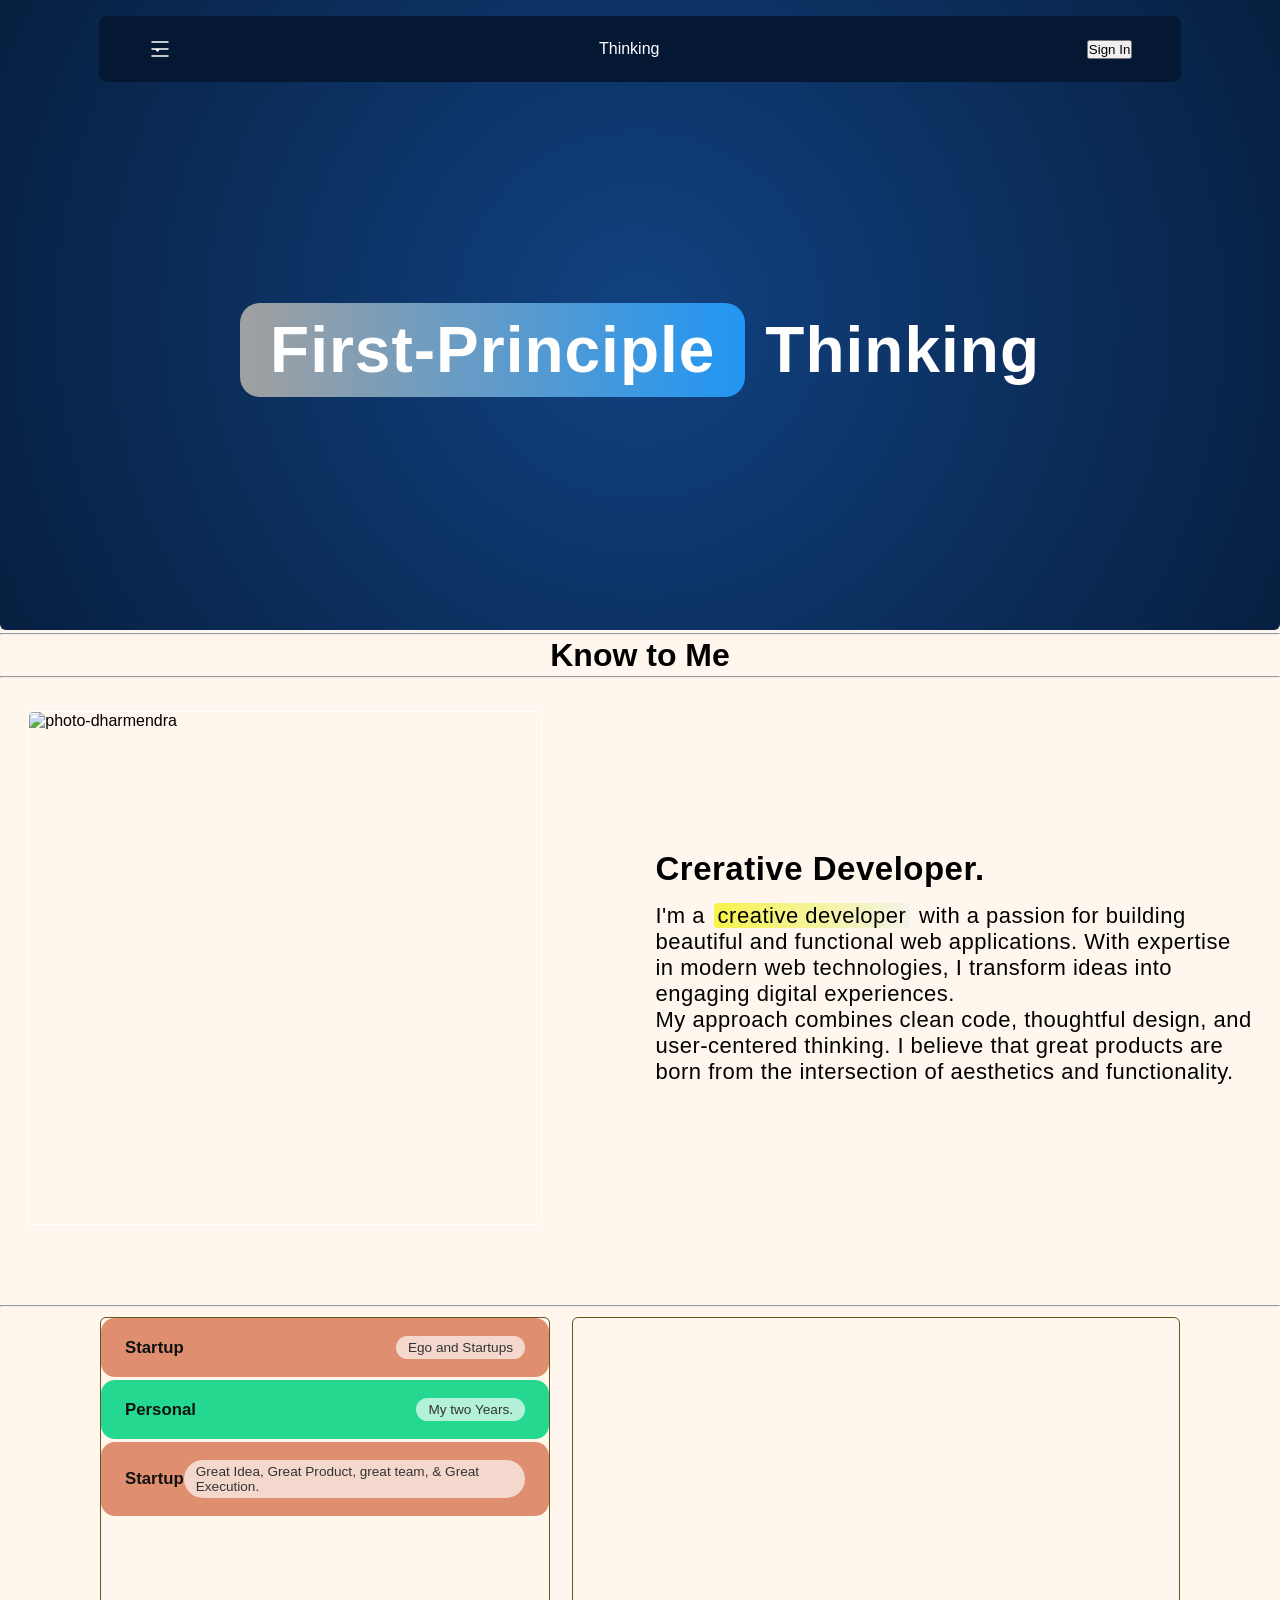
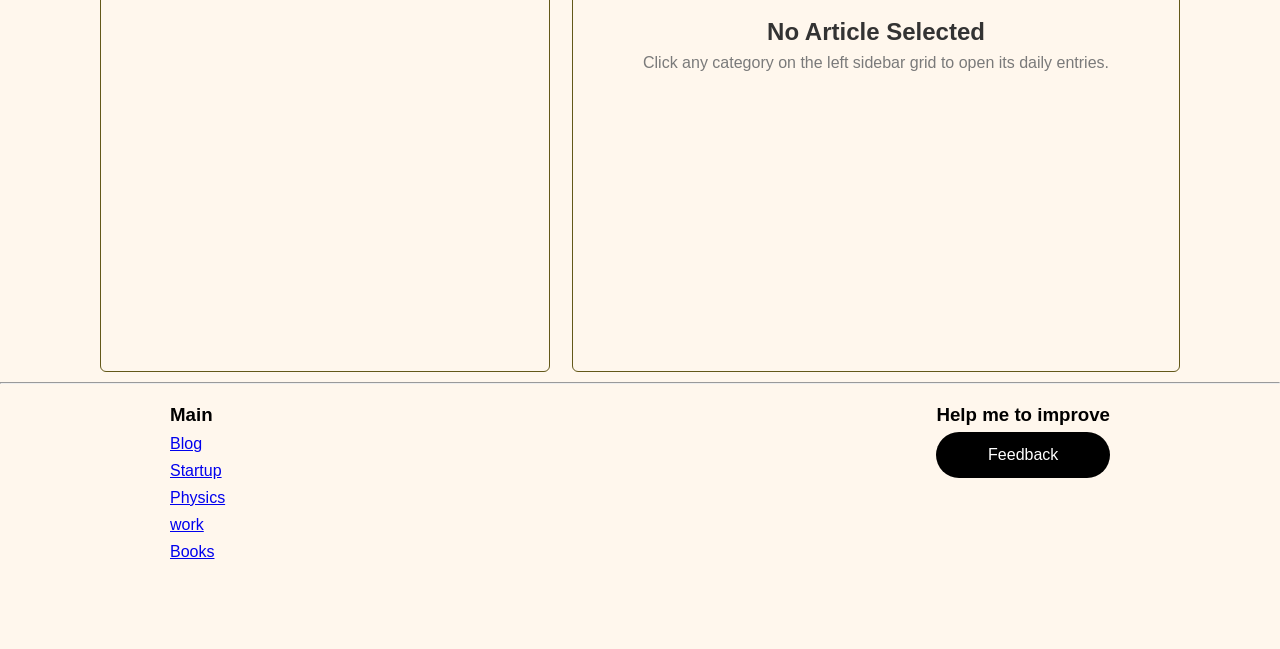
==== index.html @ 354ae5b2 "Just added another blogh file" ====
<!DOCTYPE html>
<html lang="en">

<head>
    <meta charset="UTF-8">
    <meta name="viewport" content="width=device-width, initial-scale=1.0">
    <meta name="title" content="The website of Dharmendra Pandit | Thinking ">
    <meta name="mobile-web-app-capable" content="yes">
    <meta name="author" content="Dharmendra pandit">
    <meta name="description"
        content="On Dharmendra Pandit's website he writes about the people he meets, the books he's reading, Blogs and what he's learning and working on. Come join the conversation!.He deliver diffrent courses on Startup & Physics to teach people first-principle thinking.">
    <title>Learn, First-Principle Thinking</title>
    <link rel="stylesheet" href="Style.css">
    <link rel="stylesheet" href="" class="utility.css">
    <script src="script.js"></script>
</head>

<body>

    <!-- main section is started here  -->
    <div class="main">
        <header class="headerOP">

            <img class="invert" src="menu.svg" alt="menu">

            <nav>
                <div class="logo">
                    Thinking
                </div>

            </nav>

            <button class="btn">Sign In</button>

        </header>


        <div class="container">
            <span class="highlight-box">First-Principle</span>Thinking

        </div>
        <hr>

        <h1 class="About">Know to Me</h1>

        <div class="separation"></div>

        <hr>
    </div>




    <!-- First section is started here  -->
    <section class="first-introduction ">


        <img class="imgradius" src="assets/images/dharmendra.jpg" alt="photo-dharmendra" usemap="#Qubit" width="500px"
            height="512px">
        <map name="Qubit">
            <area title="Qubit" shape="circle" coords="791,814,374" alt="Photo of dharmendra"
                href="assets/images/Quantum.jpg">
        </map>


        <div class="about-self">
            <h2>Crerative Developer.</h2>
            <p> I'm a <span id="creative">creative developer</span> with a passion for building <br>
                beautiful and functional web applications. With expertise <br>
                in modern web technologies, I transform ideas into <br>
                engaging digital experiences. <br>
                My approach combines clean code, thoughtful design, and <br>
                user-centered thinking. I believe that great products are <br>
                born from the intersection of aesthetics and functionality. </p>
        </div>


    </section>



    <hr>
    <section class="second-blogs">
        <div class="sidebar">
            <a href="blogs/Ego&Startup.html" target="blog-display" class="category-btn palette-startup"
                onclick="openBlog()">
                <span>Startup</span>
                <span class="badge">Ego and Startups</span>
            </a>



            <a href="blogs/my2year.html" target="blog-display" class="category-btn palette-Personal"
                onclick="openBlog()">
                <span>Personal</span>
                <span class="badge">My two Years.</span>
            </a>

            <a href="blogs/great-idea,greate-product,greateteam&greatexecution.html" target="blog-display"
                class="category-btn palette-startup" onclick="openBlog()">
                <span>Startup</span>
                <span class="badge">Great Idea, Great Product, great team, & Great Execution.</span>
            </a>



        </div>
        <div class="content-viewer">
            <div id="placeholder-text" class="viewer-placeholder">
                <h2>No Article Selected</h2>
                <p>Click any category on the left sidebar grid to open its daily entries.</p>
            </div>

            <iframe id="blog-frame" name="blog-display"></iframe>




        </div>


    </section>


    <!-- Footer started header -->
    <hr>
    <footer class="footer">


        <ul>
            <h3>Main</h3>
            <li> <a href="/Blogs">Blog</a></li>

            <li><a href="/Startup">Startup</a></li>

            <li><a href="Physics">Physics</a></li>

            <li><a href="work">work</a></li>

            <li><a href="Books">Books</a></li>
        </ul>


        <div class="input-box">
            <H3>Help me to improve</H3>
            <botton class="botton">Feedback </botton>

        </div>


    </footer>


</body>

</html>
---- Style.css ----
* {
    padding: 0;
    margin: 0;
    font-family: 'Poppins', sans-serif;
}

body {
    background-color: oklch(98% .016 73.684);
}

/* main section styles  */
.main {
    background: radial-gradient(circle at center, #114281 0%, #051833 100%);
    /* background-image: url(assets/Images/bg.jpg); */
    background-position: center center;
    background-size: max(1600px, 100vw);
    background-repeat: no-repeat;
    height: 70vh;
    position: relative;
    margin: 0;
    border-radius: 0 0 6px 6px;

}




/* Header is started here  */

.headerOP {
    background-color: #051833;
    color: white;
    max-width: 100vw;
    display: flex;
    justify-content: space-around;
    gap: 322px;
    align-items: center;
    height: 66px;
    margin: 0px 99px 0 99px;
    border-radius: 8px;
    position: relative;
    top: 16px;
    z-index: 100;

}


.heading img {
    width: 1px;
    height: auto;
    z-index: 10;




}

/* 
.heading img:hover{
    size: 200px;
} */




nav {
    display: block;
    color: white;
    padding: 8px 8px;
    text-decoration: none;

}


nav .logo:hover {
    color: white;
    font-weight: 900;

}






/* Container is started here  */

@import url('https://fonts.googleapis.com/css2?family=Charm:wght@400;700&family=Martel+Sans:wght@900&display=swap');

.main .container {
    /* Font styling  */
    font-family: "Martel Sans", sans-serif;
    font-weight: 900;
    font-style: normal;
    font-size: 4rem;
    color: white;
    display: flex;
    justify-content: center;
    align-items: center;
    height: 63vh;
    position: relative;
    letter-spacing: 1px;


}



.highlight-box {
    /* Layout styling */
    padding: 10px 30px;
    margin-right: 20px;
    display: inline-block;
    border-radius: 20px;
    background: linear-gradient(to right, #A0A0A0, #2196F3);


}



@media screen and (max-width: 768px) {
    .container {
        flex-direction: column;
        text-align: center;
        gap: 15px;
    }

}








/* The first-introduction section started from Here */

.first-introduction {
    display: flex;
    justify-content: space-around;
    align-items: center;
    background-size: max(1600px, 100vw);
    background-repeat: no-repeat;
    height: 75vh;

}

.first-introduction img {
    border-radius: 5px 5px 5px 5px;
    border: 1px solid rgb(255, 255, 255);
    width: 40%;

}



.About {
    display: flex;
    justify-content: center;
    align-items: center;
    margin: auto;
    place-items: center;
    padding: 2px 2px;



}

.about-self {
    letter-spacing: 0.5px;
    font-size: 22px;

}

.about-self h2 {
    margin-bottom: 15px;

}

#creative {
    border-radius: 4px;
    background: linear-gradient(to right, #f7f44b, #f3f3e9);
    margin: 2px 2px;
    padding: 0 4px;
}





/* The second Blogs-section is started here  */
.second-blogs {
    background-color: oklch(9 8%.016 73.684);
    height: 75vh;
    display: flex;
    justify-content: space-between;
    flex-direction: row;
    flex-wrap: wrap;


}


.sidebar {
    background-color: oklch(98% .016 73.684);
    width: 35%;
    margin: 10px 5px 10px 100px;
    border-radius: 6px;
    border: 1px solid rgb(99, 88, 25);
    overflow-y: auto;
    /* border-right: 1px solid var(--border-color); */
    display: grid;
    gap: 3px;
    align-content: start;


    Forces a button to span across both grid columns 
     .full-width {
        grid-column: span 2; 
    
     }


}




/* Notes Pill Button Styles */
.category-btn {
    display: flex;
    justify-content: space-between;
    align-items: center;
    padding: 18px 24px;
    border-radius: 14px;
    text-decoration: none;
    color: #111111;
    font-weight: 700;
    font-size: 1.05rem;
    border: none;
    cursor: pointer;
    transition: transform 0.2s cubic-bezier(0.16, 1, 0.3, 1), box-shadow 0.2s ease;
}




.category-btn:hover {
    transform: translateY(-2px);
    box-shadow: 0 6px 16px rgba(0, 0, 0, 0.06);
}


/* Article Count Badges */
.badge {
    background-color: rgba(255, 255, 255, 0.65);
    padding: 4px 12px;
    border-radius: 20px;
    font-size: 0.85rem;
    font-weight: 500;
    color: #333333;
}





/* All Blogs colors */
.palette-startup {
    background-color: #df8f6f;
}
.palette-Personal {
    background-color: #24d890;
}



/* Text color overrides for darker background blocks */
.palette-fiction .badge,
.palette-movies .badge {
    background-color: rgba(255, 255, 255, 0.25);
    color: #ffffff;
}








.content-viewer {
    background-color: oklch(98% .016 73.684);
    color: #2c251d;
    width: 45%;
    margin: 10px 100px 10px 5px;
    border-radius: 6px;
    border: 1px solid rgb(99, 88, 25);
    padding: 15px;
    display: flex;
    flex-direction: column;
    position: relative;
}


/* Initial Blank Screen Prompt */
.viewer-placeholder {
    display: flex;
    flex-direction: column;
    justify-content: center;
    align-items: center;
    height: 100%;
    color: #7a7a7a;
    padding: 40px;
    text-align: center;
}

.viewer-placeholder h2 {
    font-size: 1.5rem;
    margin-bottom: 8px;
    color: #333;

}

/* Embedded Blog Window Frame */
#blog-frame {
    width: 100%;
    height: 100%;
    border: none;
    display: none;
    /* Stays hidden until a user clicks a blog button */
}





/* The footer is started here  */
@import url('https://fonts.googleapis.com/css2?family=Charm:wght@400;700&family=Google+Sans+Flex:opsz,wght@6..144,1..1000&family=Martel+Sans:wght@900&display=swap');


.footer {
    height: 25vh;
    display: flex;
    justify-content: space-between;
    padding: 20px;
}

.footer ul {
    font-family: "Martel Sans", sans-serif;
    margin-left: 150px;
}

.footer ul li {
    list-style-type: none;
    padding-top: 9px;
    color: #111827;


}


.footer ul li a:hover {
    color: #000000;
    font-weight: 300;
    font-size: 17px;
}

.input-box {
    margin-right: 150px;
}


.input-box .botton {
    display: flex;
    justify-content: center;
    align-items: center;
    background-color: #000000;
    color: white;
    padding: 14px;
    margin-top: 6px;
    border: none;
    border-radius: 1000px;
    cursor: pointer;
}
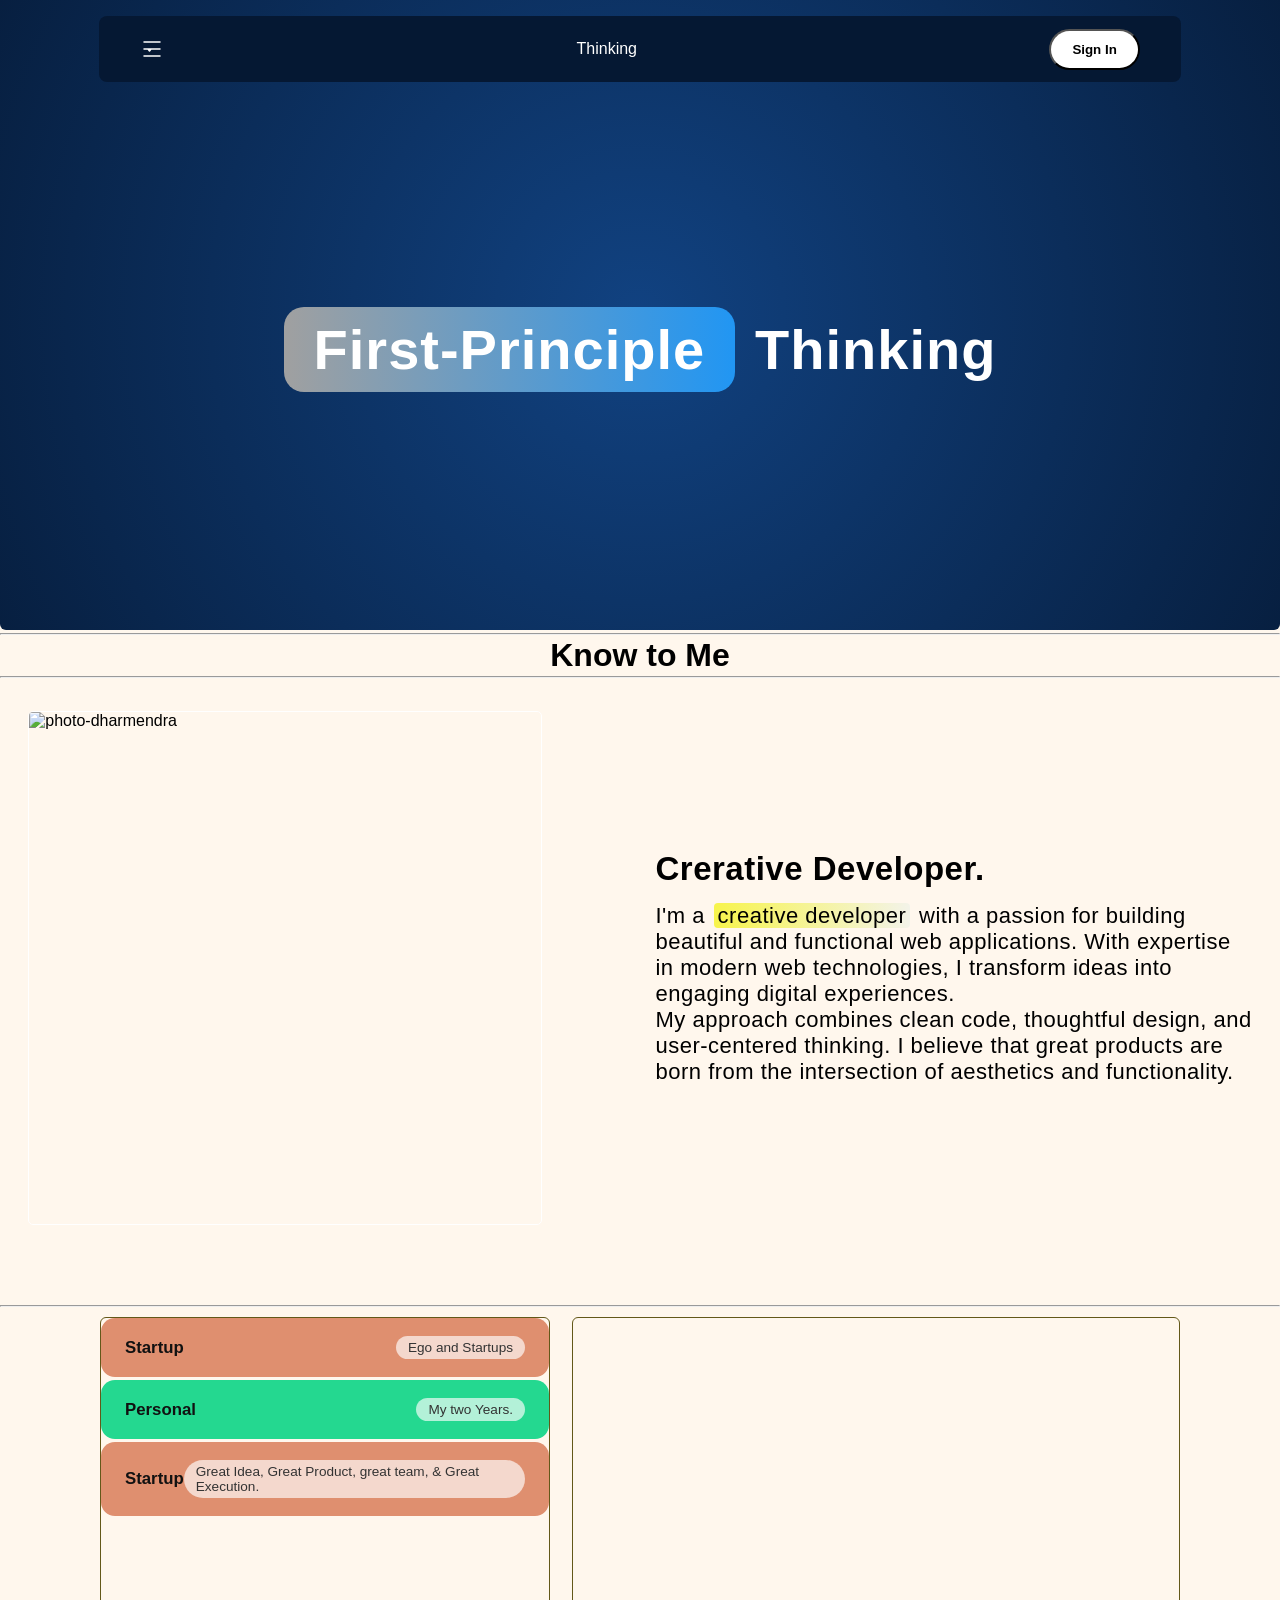
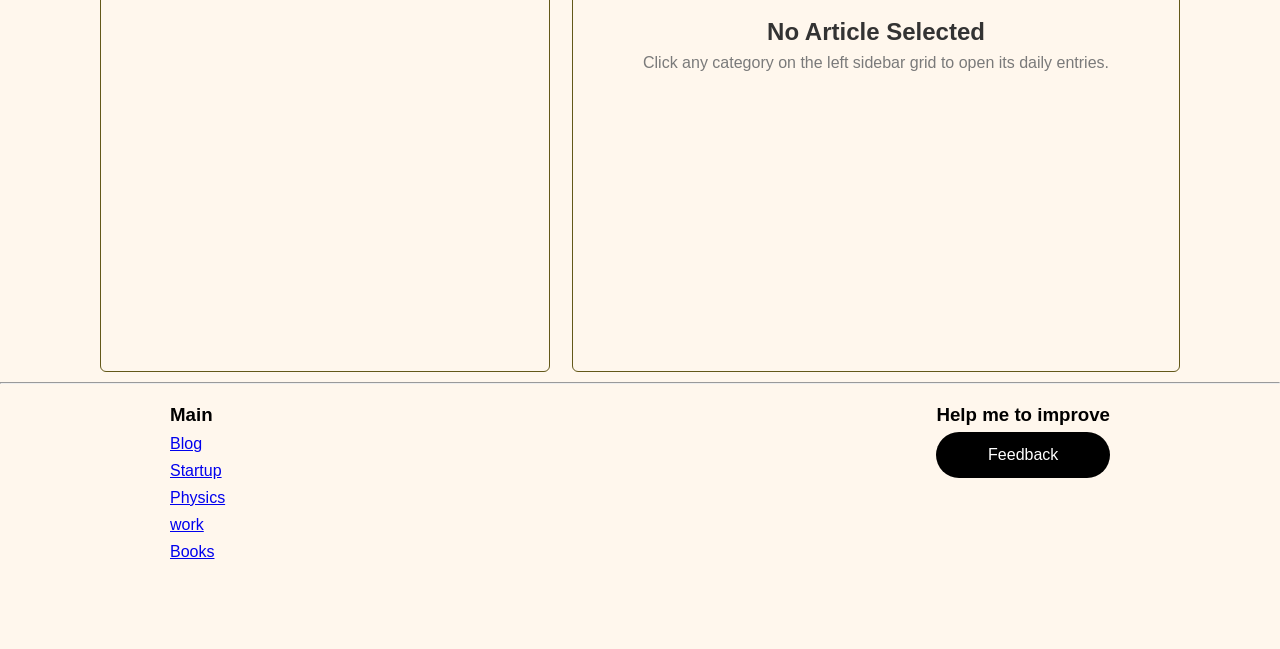
==== commit 602579af: "fixing the names of files" ====
--- a/index.html
+++ b/index.html
@@ -10,7 +10,7 @@
     <meta name="description"
         content="On Dharmendra Pandit's website he writes about the people he meets, the books he's reading, Blogs and what he's learning and working on. Come join the conversation!.He deliver diffrent courses on Startup & Physics to teach people first-principle thinking.">
     <title>Learn, First-Principle Thinking</title>
-    <link rel="stylesheet" href="Style.css">
+    <link rel="stylesheet" href="style.css">
     <link rel="stylesheet" href="" class="utility.css">
     <script src="script.js"></script>
 </head>
--- a/style.css
+++ b/style.css
@@ -0,0 +1,416 @@
+* {
+    padding: 0;
+    margin: 0;
+    font-family: 'Poppins', sans-serif;
+}
+
+body {
+    background-color: oklch(98% .016 73.684);
+}
+
+/* main section styles  */
+.main {
+    background: radial-gradient(circle at center, #114281 0%, #051833 100%);
+    /* background-image: url(assets/Images/bg.jpg); */
+    background-position: center center;
+    background-size: max(1600px, 100vw);
+    background-repeat: no-repeat;
+    height: 70vh;
+    position: relative;
+    margin: 0;
+    border-radius: 0 0 6px 6px;
+
+}
+
+
+
+
+/* Header is started here  */
+
+.headerOP {
+    background-color: #051833;
+    color: white;
+    max-width: 100vw;
+    display: flex;
+    justify-content: space-around;
+    gap: 322px;
+    align-items: center;
+    height: 66px;
+    margin: 0px 99px 0 99px;
+    border-radius: 8px;
+    position: relative;
+    top: 16px;
+    z-index: 100;
+    cursor: pointer;
+    
+
+}
+
+
+.heading img {
+    width: 1px;
+    height: auto;
+    z-index: 10;
+    display:flex;
+    
+
+
+
+
+}
+
+
+/* .heading img:hover{
+    width: 8px;
+} */
+
+
+@import url('https://fonts.googleapis.com/css2?family=Charm:wght@400;700&family=Google+Sans+Flex:opsz,wght@6..144,1..1000&family=Martel+Sans:wght@900&family=Montenegrin+Gothic+One&display=swap');
+
+
+nav {
+    font-family: "Martel Sans", sans-serif;
+    display: block;
+    color: white;
+    padding: 8px 8px;
+    text-decoration: none;
+    font-style: normal;
+
+}
+
+
+nav .logo:hover {
+     font-family: "Martel Sans", sans-serif;
+    color: white;
+    font-weight: 900;
+
+}
+
+.btn {
+    background-color: white;
+    color: black;
+    padding: 11px 21px;
+    border-radius: 39px;
+    font-weight: 700;
+    z-index: 100;
+    cursor: pointer;
+
+}
+
+.btn:hover {
+    background: black;
+    font-weight: 750;
+    border-style: solid;
+    border-color: white;
+    color: white;
+}
+
+
+
+
+
+/* Container is started here  */
+
+@import url('https://fonts.googleapis.com/css2?family=Charm:wght@400;700&family=Martel+Sans:wght@900&display=swap');
+
+.main .container {
+    /* Font styling  */
+    font-family: "Martel Sans", sans-serif;
+    font-weight: 900;
+    font-style: normal;
+    font-size: 3.5rem;
+    color: white;
+    display: flex;
+    justify-content: center;
+    align-items: center;
+    height: 63vh;
+    position: relative;
+    letter-spacing: 1px;
+    
+
+
+}
+
+
+
+
+.highlight-box {
+    /* Layout styling */
+    padding: 10px 30px;
+    margin-right: 20px;
+    display: inline-block;
+    border-radius: 20px;
+    background: linear-gradient(to right, #A0A0A0, #2196F3);
+    cursor: pointer;
+
+
+}
+
+
+
+@media screen and (max-width: 768px) {
+    .container {
+        flex-direction: column;
+        text-align: center;
+        gap: 15px;
+    }
+
+}
+
+
+
+
+
+
+
+
+/* The first-introduction section started from Here */
+
+.first-introduction {
+    display: flex;
+    justify-content: space-around;
+    align-items: center;
+    background-size: max(1600px, 100vw);
+    background-repeat: no-repeat;
+    height: 75vh;
+
+}
+
+.first-introduction img {
+    border-radius: 5px 5px 5px 5px;
+    border: 1px solid rgb(255, 255, 255);
+    width: 40%;
+
+}
+
+
+
+.About {
+    display: flex;
+    justify-content: center;
+    align-items: center;
+    margin: auto;
+    place-items: center;
+    padding: 2px 2px;
+
+
+
+}
+
+.about-self {
+    letter-spacing: 0.5px;
+    font-size: 22px;
+
+}
+
+.about-self h2 {
+    margin-bottom: 15px;
+
+}
+
+#creative {
+    border-radius: 4px;
+    background: linear-gradient(to right, #f7f44b, #f3f3e9);
+    margin: 2px 2px;
+    padding: 0 4px;
+}
+
+
+
+
+
+/* The second Blogs-section is started here  */
+.second-blogs {
+    background-color: oklch(9 8%.016 73.684);
+    height: 75vh;
+    display: flex;
+    justify-content: space-between;
+    flex-direction: row;
+    flex-wrap: wrap;
+
+
+}
+
+
+.sidebar {
+    background-color: oklch(98% .016 73.684);
+    width: 35%;
+    margin: 10px 5px 10px 100px;
+    border-radius: 6px;
+    border: 1px solid rgb(99, 88, 25);
+    overflow-y: auto;
+    /* border-right: 1px solid var(--border-color); */
+    display: grid;
+    gap: 3px;
+    align-content: start;
+
+
+    Forces a button to span across both grid columns .full-width {
+        grid-column: span 2;
+
+    }
+
+
+}
+
+
+
+
+/* Notes Pill Button Styles */
+.category-btn {
+    display: flex;
+    justify-content: space-between;
+    align-items: center;
+    padding: 18px 24px;
+    border-radius: 14px;
+    text-decoration: none;
+    color: #111111;
+    font-weight: 700;
+    font-size: 1.05rem;
+    border: none;
+    cursor: pointer;
+    transition: transform 0.2s cubic-bezier(0.16, 1, 0.3, 1), box-shadow 0.2s ease;
+}
+
+
+
+
+.category-btn:hover {
+    transform: translateY(-2px);
+    box-shadow: 0 6px 16px rgba(0, 0, 0, 0.06);
+}
+
+
+/* Article Count Badges */
+.badge {
+    background-color: rgba(255, 255, 255, 0.65);
+    padding: 4px 12px;
+    border-radius: 20px;
+    font-size: 0.85rem;
+    font-weight: 500;
+    color: #333333;
+}
+
+
+
+
+
+/* All Blogs colors */
+.palette-startup {
+    background-color: #df8f6f;
+}
+
+.palette-Personal {
+    background-color: #24d890;
+}
+
+
+
+/* Text color overrides for darker background blocks */
+.palette-fiction .badge,
+.palette-movies .badge {
+    background-color: rgba(255, 255, 255, 0.25);
+    color: #ffffff;
+}
+
+
+
+
+
+
+
+
+.content-viewer {
+    background-color: oklch(98% .016 73.684);
+    color: #2c251d;
+    width: 45%;
+    margin: 10px 100px 10px 5px;
+    border-radius: 6px;
+    border: 1px solid rgb(99, 88, 25);
+    padding: 15px;
+    display: flex;
+    flex-direction: column;
+    position: relative;
+}
+
+
+/* Initial Blank Screen Prompt */
+.viewer-placeholder {
+    display: flex;
+    flex-direction: column;
+    justify-content: center;
+    align-items: center;
+    height: 100%;
+    color: #7a7a7a;
+    padding: 40px;
+    text-align: center;
+}
+
+.viewer-placeholder h2 {
+    font-size: 1.5rem;
+    margin-bottom: 8px;
+    color: #333;
+
+}
+
+/* Embedded Blog Window Frame */
+#blog-frame {
+    width: 100%;
+    height: 100%;
+    border: none;
+    display: none;
+    /* Stays hidden until a user clicks a blog button */
+}
+
+
+
+
+
+/* The footer is started here  */
+@import url('https://fonts.googleapis.com/css2?family=Charm:wght@400;700&family=Google+Sans+Flex:opsz,wght@6..144,1..1000&family=Martel+Sans:wght@900&display=swap');
+
+
+.footer {
+    height: 25vh;
+    display: flex;
+    justify-content: space-between;
+    padding: 20px;
+}
+
+.footer ul {
+    font-family: "Martel Sans", sans-serif;
+    margin-left: 150px;
+}
+
+.footer ul li {
+    list-style-type: none;
+    padding-top: 9px;
+    color: #111827;
+
+
+}
+
+
+.footer ul li a:hover {
+    color: #000000;
+    font-weight: 300;
+    font-size: 17px;
+}
+
+.input-box {
+    margin-right: 150px;
+}
+
+
+.input-box .botton {
+    display: flex;
+    justify-content: center;
+    align-items: center;
+    background-color: #000000;
+    color: white;
+    padding: 14px;
+    margin-top: 6px;
+    border: none;
+    border-radius: 1000px;
+    cursor: pointer;
+}
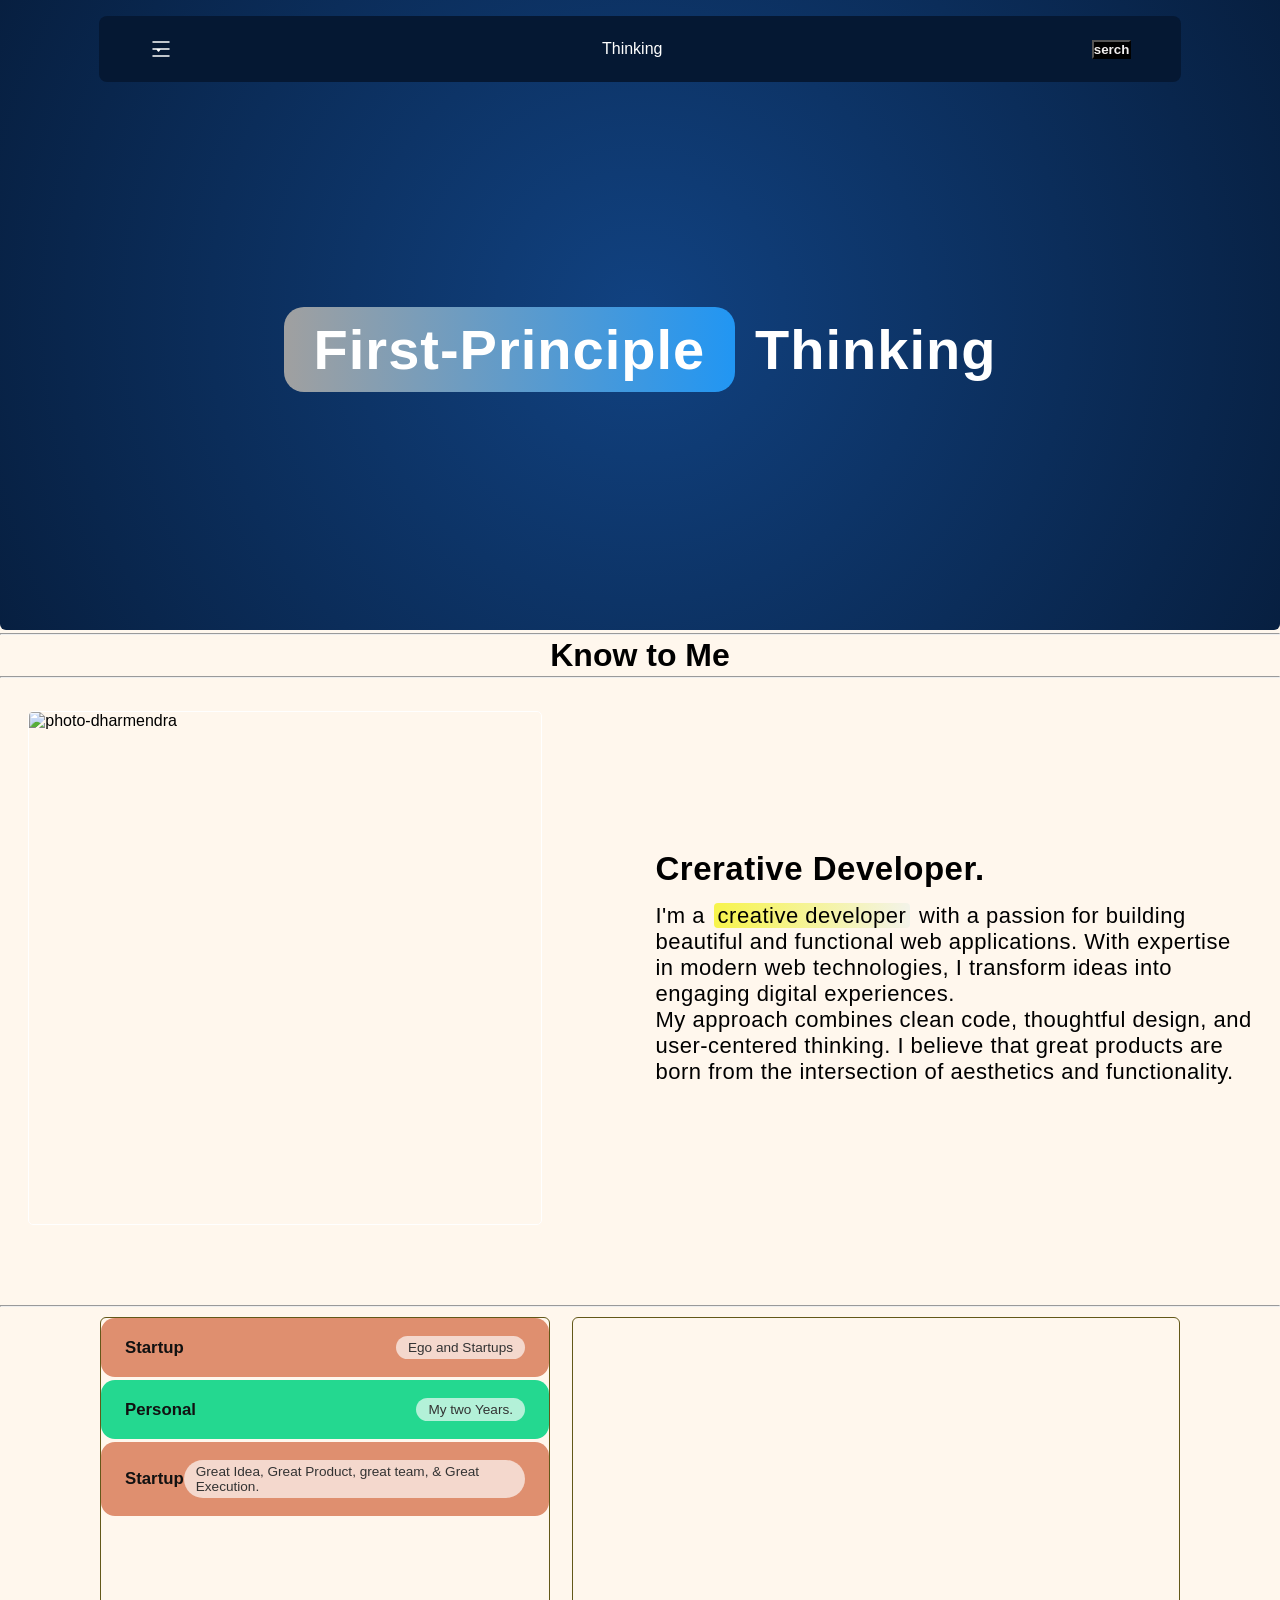
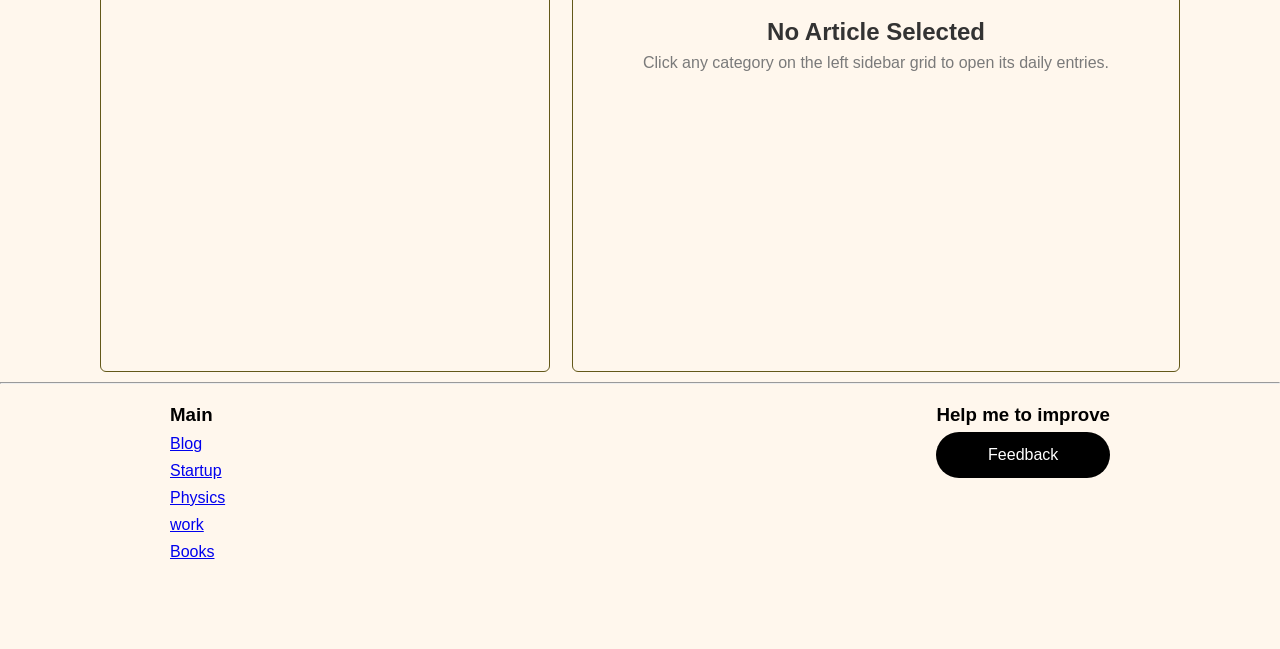
==== commit 2cd06c20: "The btn class is deleted we nedd to put search button it" ====
--- a/index.html
+++ b/index.html
@@ -30,7 +30,7 @@
 
             </nav>
 
-            <button class="btn">Sign In</button>
+            <button class="btn">serch</button>
 
         </header>
 
--- a/style.css
+++ b/style.css
@@ -87,23 +87,14 @@
 }
 
 .btn {
-    background-color: white;
-    color: black;
-    padding: 11px 21px;
-    border-radius: 39px;
-    font-weight: 700;
+    background-color: black;
+    color: rgb(241, 238, 238);
+    font-weight: 900;
     z-index: 100;
     cursor: pointer;
 
 }
 
-.btn:hover {
-    background: black;
-    font-weight: 750;
-    border-style: solid;
-    border-color: white;
-    color: white;
-}
 
 
 
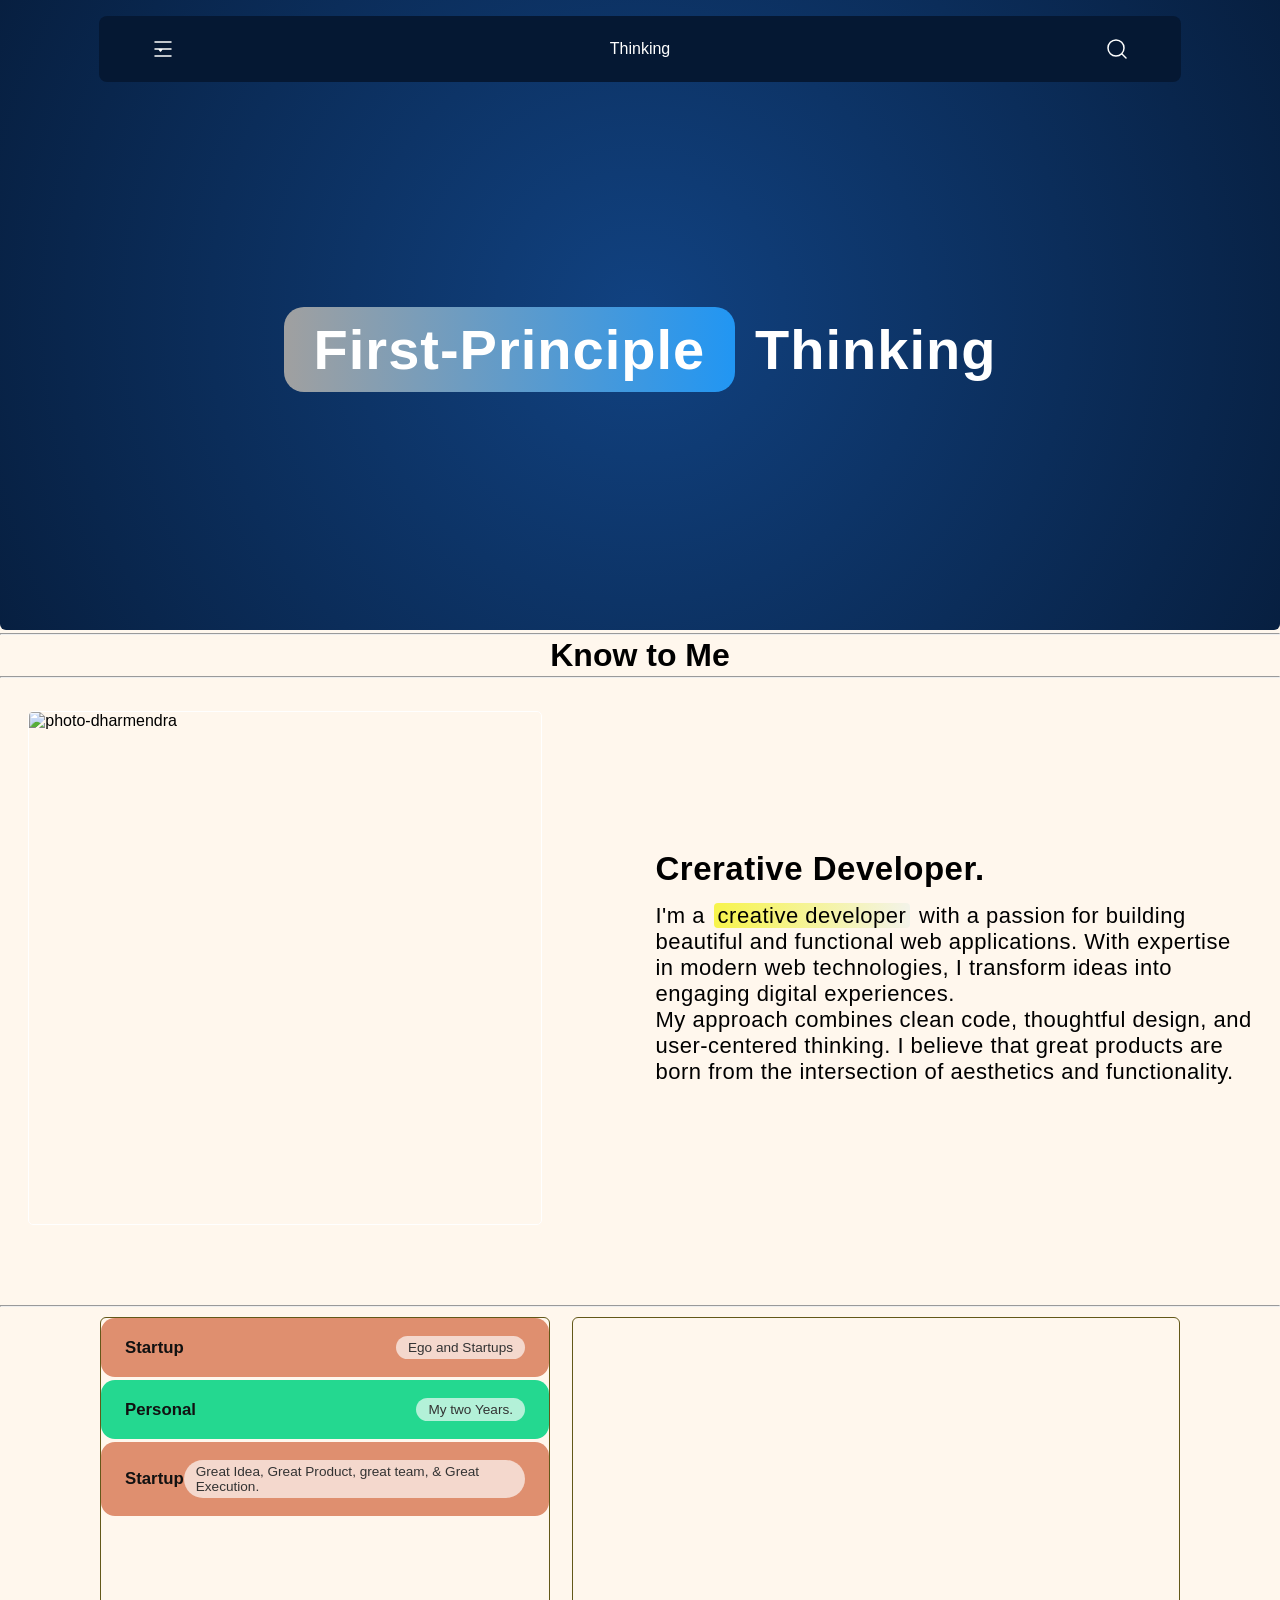
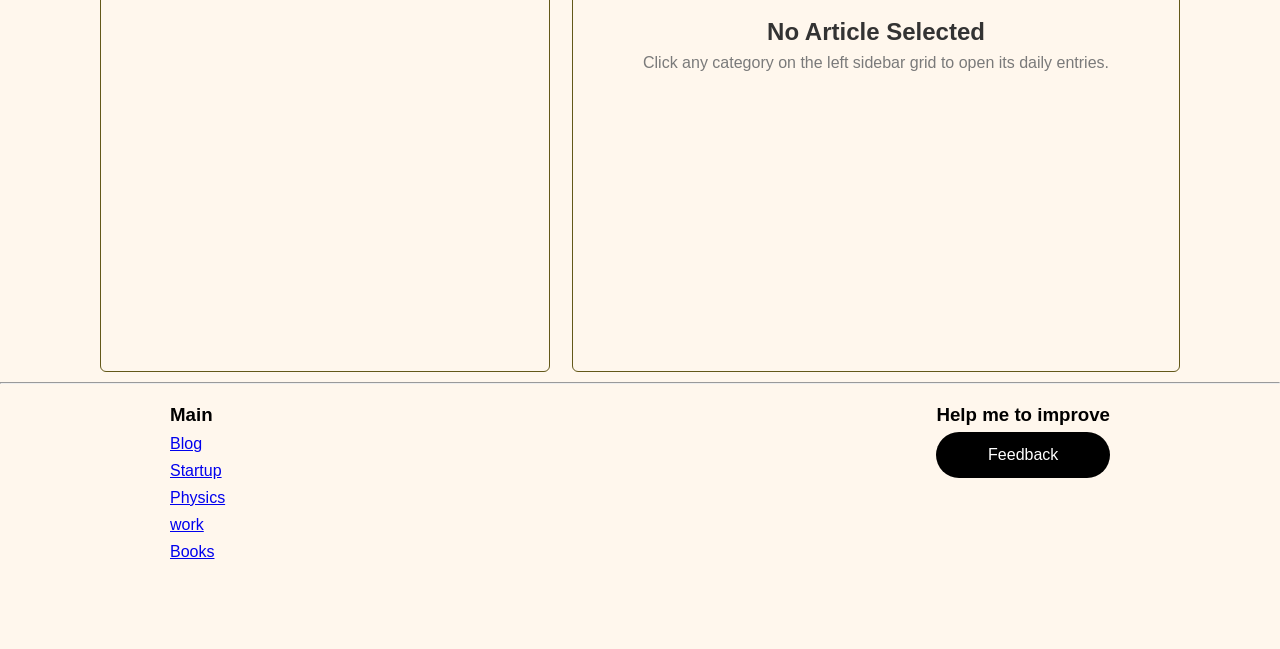
==== commit f6670abb: "search button is added" ====
--- a/index.html
+++ b/index.html
@@ -21,7 +21,7 @@
     <div class="main">
         <header class="headerOP">
 
-            <img class="invert" src="menu.svg" alt="menu">
+            <img class="invert" src="menu.svg" alt="menu" class="menu">
 
             <nav>
                 <div class="logo">
@@ -30,7 +30,7 @@
 
             </nav>
 
-            <button class="btn">serch</button>
+            <img src="search.svg" alt="search" class="search">
 
         </header>
 
--- a/style.css
+++ b/style.css
@@ -41,18 +41,17 @@
     position: relative;
     top: 16px;
     z-index: 100;
-    cursor: pointer;
     
 
 }
 
 
-.heading img {
+.heading .menu {
     width: 1px;
     height: auto;
     z-index: 10;
     display:flex;
-    
+    cursor:pointer;
 
 
 
@@ -86,11 +85,11 @@
 
 }
 
-.btn {
-    background-color: black;
-    color: rgb(241, 238, 238);
-    font-weight: 900;
-    z-index: 100;
+.heading .search{
+    width: 1px;
+    height: auto;
+    z-index: 10;
+    display:flex;
     cursor: pointer;
 
 }
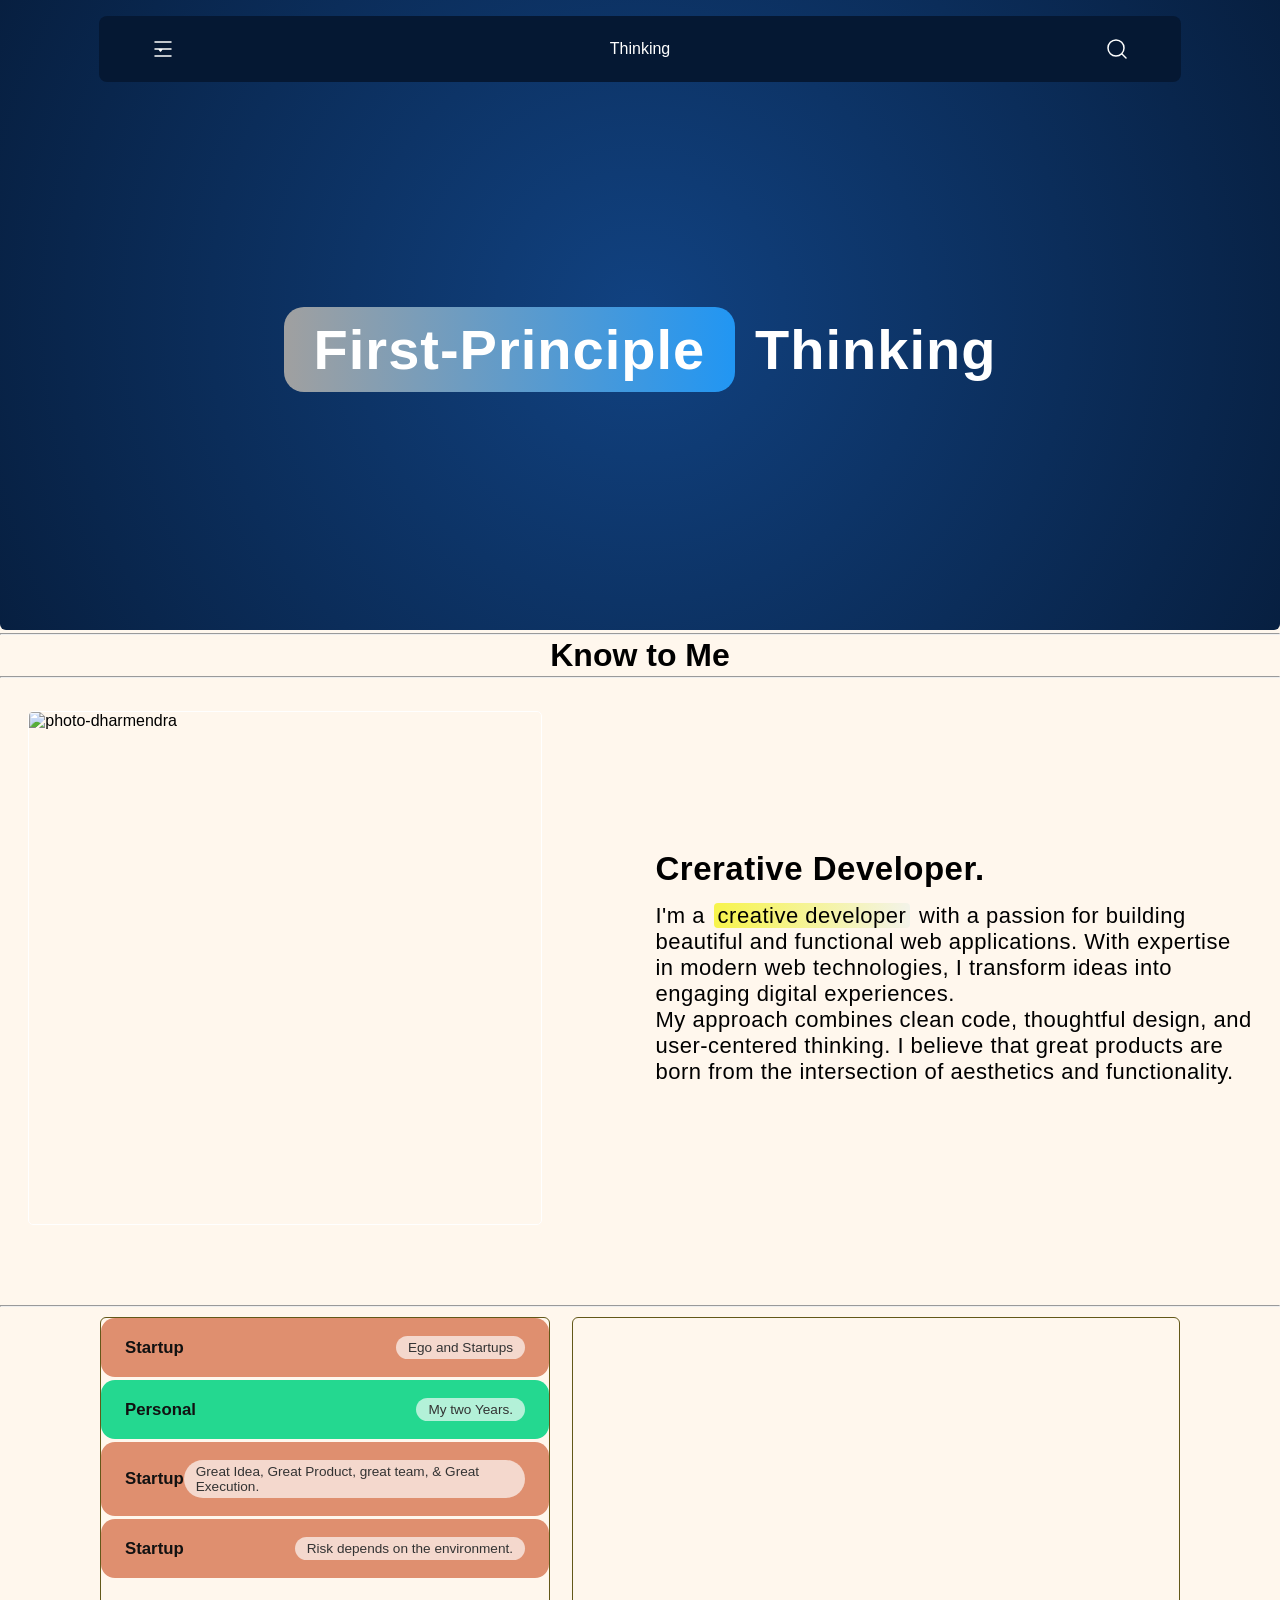
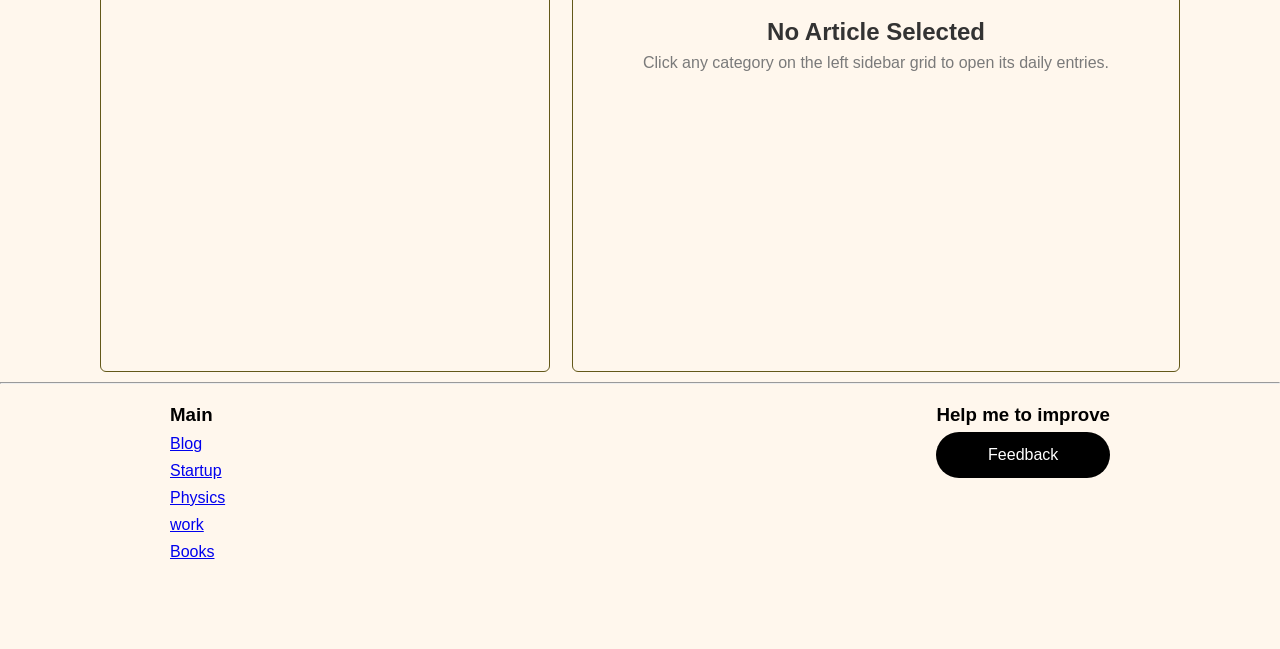
==== commit 2d0d3b83: "Added blog, Risk depends on environment" ====
--- a/index.html
+++ b/index.html
@@ -102,6 +102,13 @@
                 <span class="badge">Great Idea, Great Product, great team, & Great Execution.</span>
             </a>
 
+             <a href="blogs/Risk&Environment.html" target="blog-display"
+                class="category-btn palette-startup" onclick="openBlog()">
+                <span>Startup</span>
+                <span class="badge">Risk depends on the environment.</span>
+            </a>
+
+
 
 
         </div>
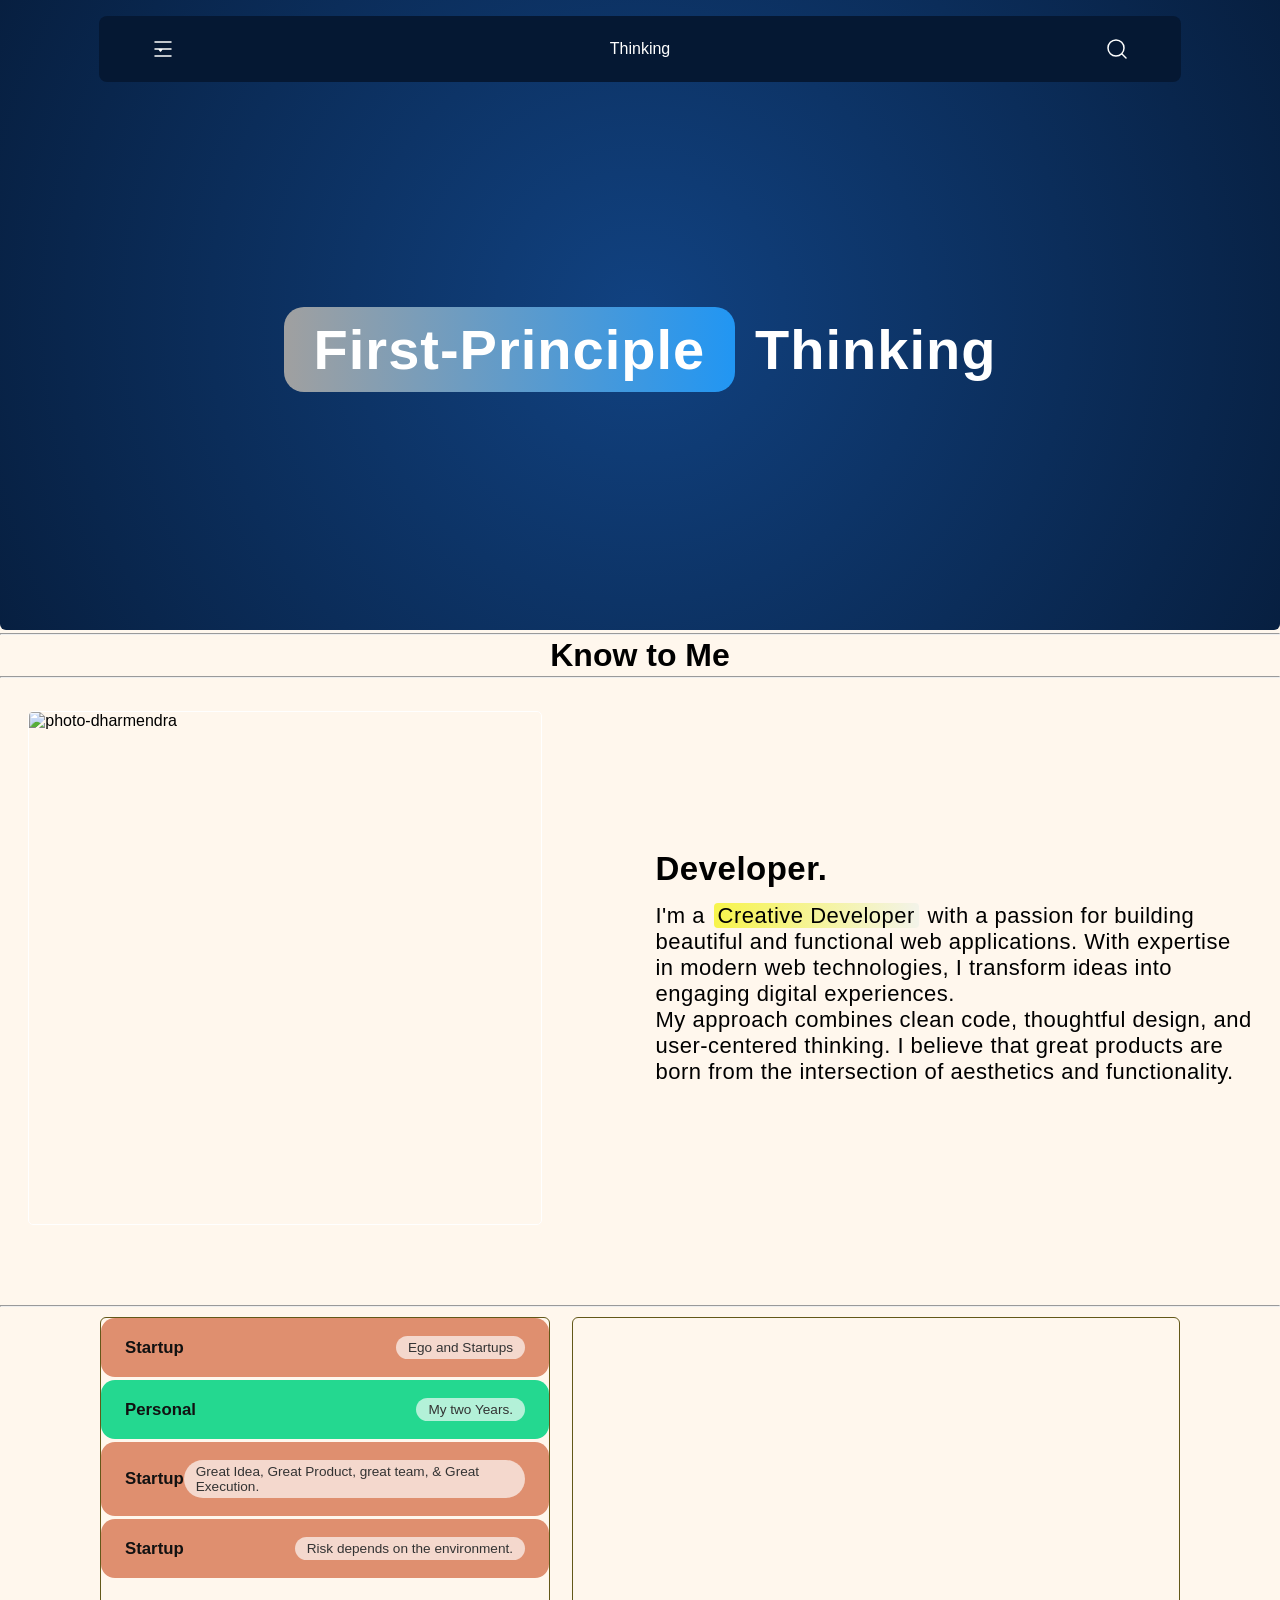
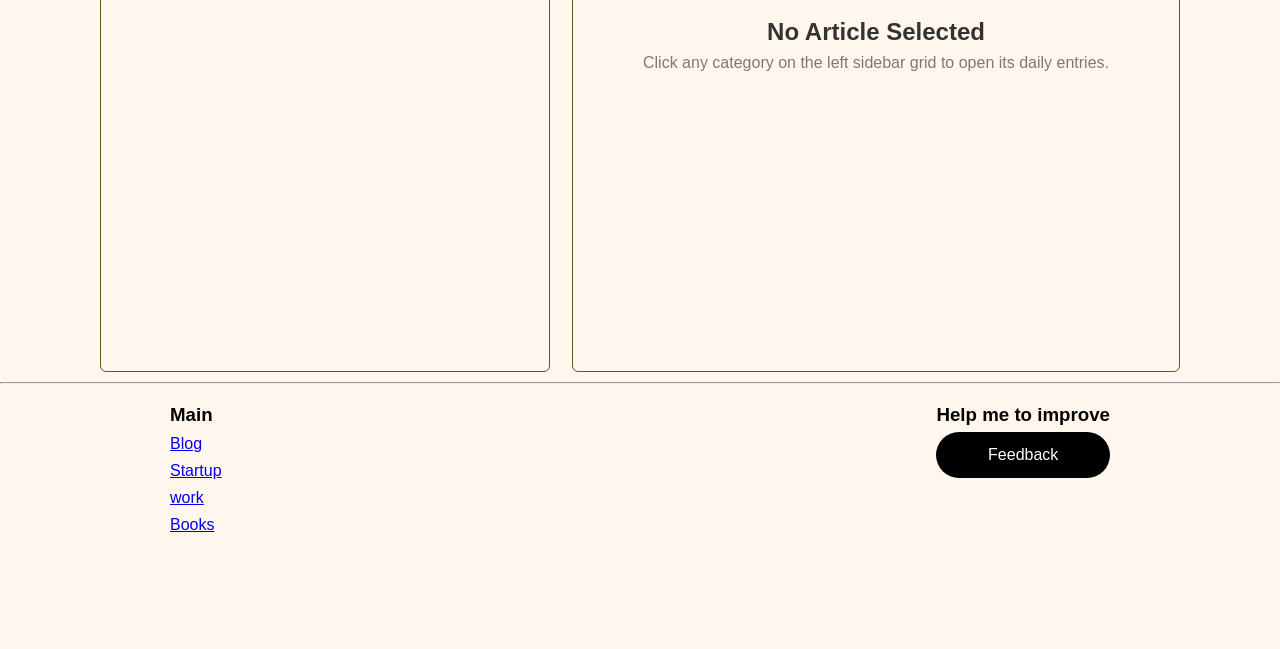
==== commit b5d6afdd: "Physics is gone" ====
--- a/index.html
+++ b/index.html
@@ -9,7 +9,7 @@
     <meta name="author" content="Dharmendra pandit">
     <meta name="description"
         content="On Dharmendra Pandit's website he writes about the people he meets, the books he's reading, Blogs and what he's learning and working on. Come join the conversation!.He deliver diffrent courses on Startup & Physics to teach people first-principle thinking.">
-    <title>Learn, First-Principle Thinking</title>
+    <title>Dharmendra Pandit</title>
     <link rel="stylesheet" href="style.css">
     <link rel="stylesheet" href="" class="utility.css">
     <script src="script.js"></script>
@@ -21,7 +21,7 @@
     <div class="main">
         <header class="headerOP">
 
-            <img class="invert" src="menu.svg" alt="menu" class="menu">
+            <img class="invert" src="menu.svg" alt="menu" class="menu headspc">
 
             <nav>
                 <div class="logo">
@@ -30,7 +30,7 @@
 
             </nav>
 
-            <img src="search.svg" alt="search" class="search">
+            <img src="search.svg" alt="search" class="search headspc">
 
         </header>
 
@@ -64,8 +64,8 @@
 
 
         <div class="about-self">
-            <h2>Crerative Developer.</h2>
-            <p> I'm a <span id="creative">creative developer</span> with a passion for building <br>
+            <h2>Developer.</h2>
+            <p> I'm a <span id="creative">Creative Developer</span> with a passion for building <br>
                 beautiful and functional web applications. With expertise <br>
                 in modern web technologies, I transform ideas into <br>
                 engaging digital experiences. <br>
@@ -140,8 +140,6 @@
 
             <li><a href="/Startup">Startup</a></li>
 
-            <li><a href="Physics">Physics</a></li>
-
             <li><a href="work">work</a></li>
 
             <li><a href="Books">Books</a></li>
--- a/style.css
+++ b/style.css
@@ -23,6 +23,16 @@
 }
 
 
+/* Styles specifically for mobile phones */
+@media screen and (max-width: 480px) {
+    .main {
+        height: 69vh;
+    }
+}
+
+
+
+
 
 
 /* Header is started here  */
@@ -41,17 +51,61 @@
     position: relative;
     top: 16px;
     z-index: 100;
-    
-
-}
-
-
-.heading .menu {
+
+
+}
+
+/* .headerOP responsiveness for mobile phones */
+@media screen and (max-width: 480px) {
+    .headerOP {
+        background-color: #051833;
+        color: white;
+        max-width: 100vw;
+        display: flex;
+        justify-content: space-around;
+        gap: 66px;
+        align-items: center;
+        height: 25px;
+        margin: 0px 24px 0 24px;
+        border-radius: 4px;
+        position: relative;
+        top: 2px;
+        z-index: 100;
+    }
+
+    .menu {
+        /* menu */
+        width: 1px;
+    }
+
+
+    nav {
+        font-family: "Martel Sans", sans-serif;
+        display: block;
+        color: white;
+        padding: 2px 2px;
+        text-decoration: none;
+        font-style: normal;
+        margin-right: 10px;
+    }
+
+    img {
+        max-width: 21px;
+    }
+}
+
+
+
+
+
+
+
+.menu {
     width: 1px;
     height: auto;
     z-index: 10;
-    display:flex;
-    cursor:pointer;
+    display: flex;
+    cursor: pointer;
 
 
 
@@ -79,20 +133,28 @@
 
 
 nav .logo:hover {
-     font-family: "Martel Sans", sans-serif;
+    font-family: "Martel Sans", sans-serif;
     color: white;
     font-weight: 900;
 
 }
 
-.heading .search{
+.header .search {
     width: 1px;
     height: auto;
     z-index: 10;
-    display:flex;
+    display: flex;
     cursor: pointer;
 
 }
+
+/* Nav responsiveness for mobile phones */
+@media screen and (max-width: 480px) {
+    nav {
+        padding: 3px 3px;
+    }
+}
+
 
 
 
@@ -116,12 +178,19 @@
     height: 63vh;
     position: relative;
     letter-spacing: 1px;
-    
-
-
-}
-
-
+
+
+
+}
+
+
+/* .main .container responsiveness for mobile phones */
+@media screen and (max-width: 480px) {
+    .main .container {
+        font-size: 1.5rem;
+        height: 66vh;
+    }
+}
 
 
 .highlight-box {
@@ -138,11 +207,11 @@
 
 
 
-@media screen and (max-width: 768px) {
+@media screen and (max-width: 480px) {
     .container {
         flex-direction: column;
         text-align: center;
-        gap: 15px;
+        gap: 5px;
     }
 
 }
